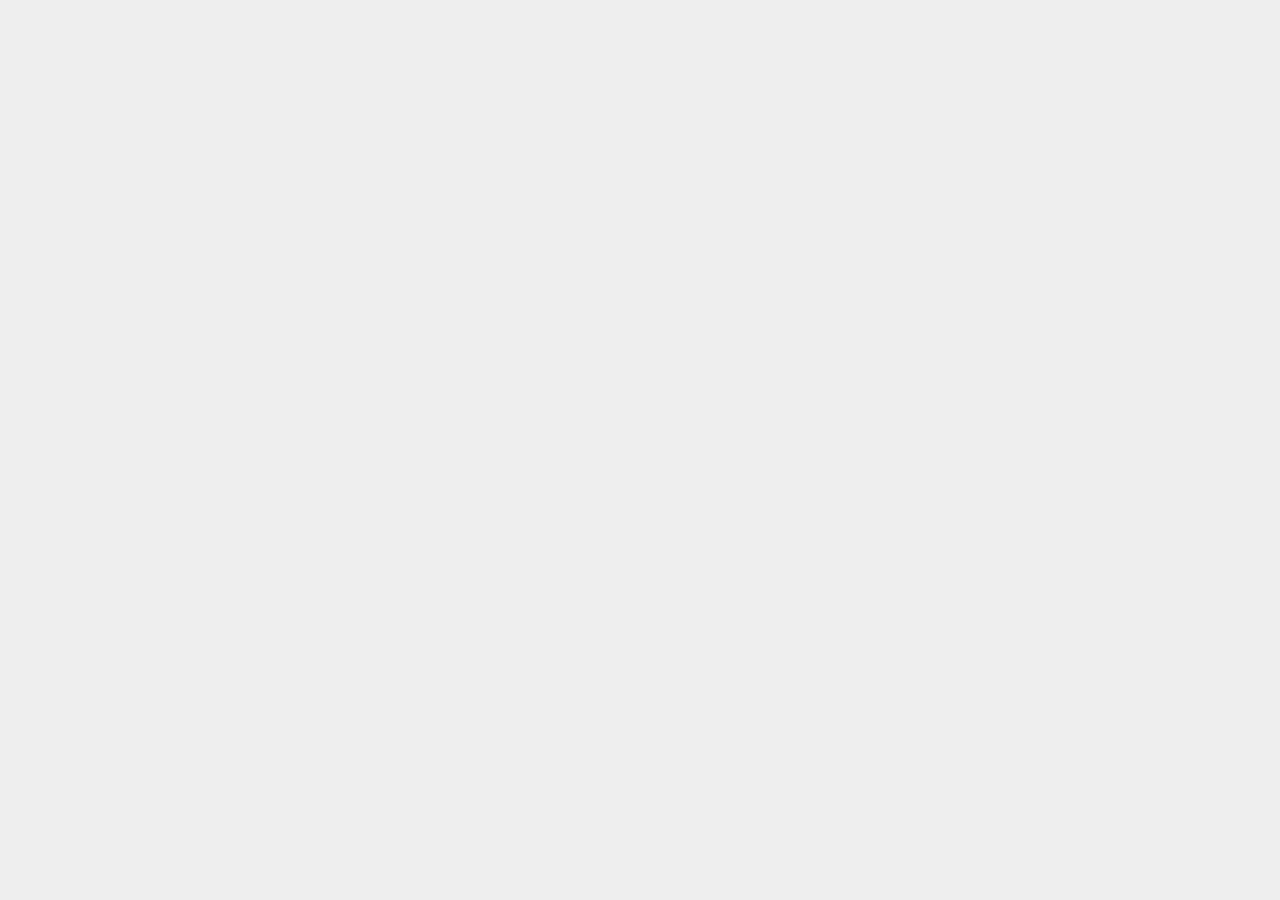
==== index.html @ 3521f0fa "파일세팅" ====
<!DOCTYPE html>
<html lang="en">
<head>
    <meta charset="UTF-8">
    <meta name="viewport" content="width=device-width, initial-scale=1.0">
    <title>최근 본 상품</title>
    <link rel="stylesheet" href="resources/style.css">
    <script src="resources/main.js"></script>
</head>
<body>
    
</body>
</html>
---- resources/style.css ----
body{background:#eee;}
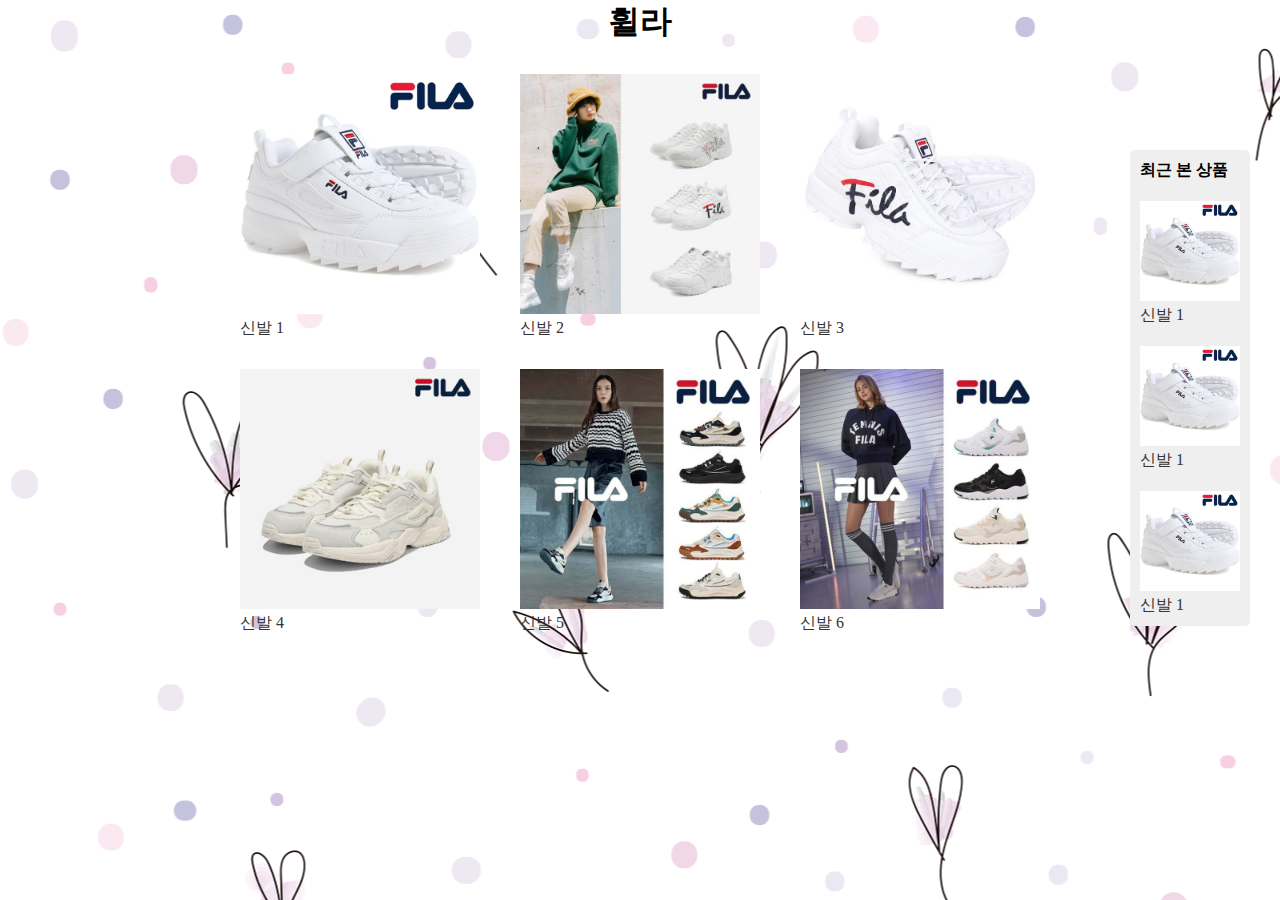
==== commit 5cdea3c4: "페이지 마크업" ====
--- a/index.html
+++ b/index.html
@@ -8,6 +8,50 @@
     <script src="resources/main.js"></script>
 </head>
 <body>
+
+    <h1>휠라</h1>
+
+    <div class="pro">
+        <a href="products/product01.html">
+            <img src="resources/images/1.jpg" alt="">
+            <p>신발 1</p>
+        </a>
+        <a href="products/product01.html">
+            <img src="resources/images/2.jpg" alt="">
+            <p>신발 2</p>
+        </a>
+        <a href="products/product01.html">
+            <img src="resources/images/3.jpg" alt="">
+            <p>신발 3</p>
+        </a>
+        <a href="products/product01.html">
+            <img src="resources/images/4.jpg" alt="">
+            <p>신발 4</p>
+        </a>
+        <a href="products/product01.html">
+            <img src="resources/images/5.jpg" alt="">
+            <p>신발 5</p>
+        </a>
+        <a href="products/product01.html">
+            <img src="resources/images/6.jpg" alt="">
+            <p>신발 6</p>
+        </a>
+    </div>
     
+    <aside>
+        <p><strong>최근 본 상품</strong></p>
+        <a href="#"> 
+            <img src="resources/images/1.jpg" alt="">
+            <p>신발 <span class="tt">1</span></p>
+        </a>
+        <a href="#"> 
+            <img src="resources/images/1.jpg" alt="">
+            <p>신발 <span class="tt">1</span></p>
+        </a>
+        <a href="#"> 
+            <img src="resources/images/1.jpg" alt="">
+            <p>신발 <span class="tt">1</span></p>
+        </a>
+    </aside>
 </body>
 </html>--- a/resources/style.css
+++ b/resources/style.css
@@ -1 +1,15 @@
-body{background:#eee;}+*{margin:0; padding:0;}
+body{background:url(images/bg.png) center top;}
+a{color:#333; text-decoration: none;}
+a:hover{text-decoration: underline; color:orange;}
+
+h1{text-align: center; font-size: 32px;}
+.pro {display: flex; flex-wrap: wrap; justify-content: space-between; width:800px; margin:0 auto;}
+.pro a{width:30%; margin-top:30px;} 
+.pro a img{width:100%; height:fit-content}
+
+aside{background:#efefef; border-radius: 5px; padding:10px; width:100px; position:fixed; top:150px; right:30px;}
+aside a{width:100%; margin-top:20px; display: block;}
+aside a img{width:100%;}
+
+.text{font-size: 50px; color:lightcoral; text-align: center; padding-top:300px;}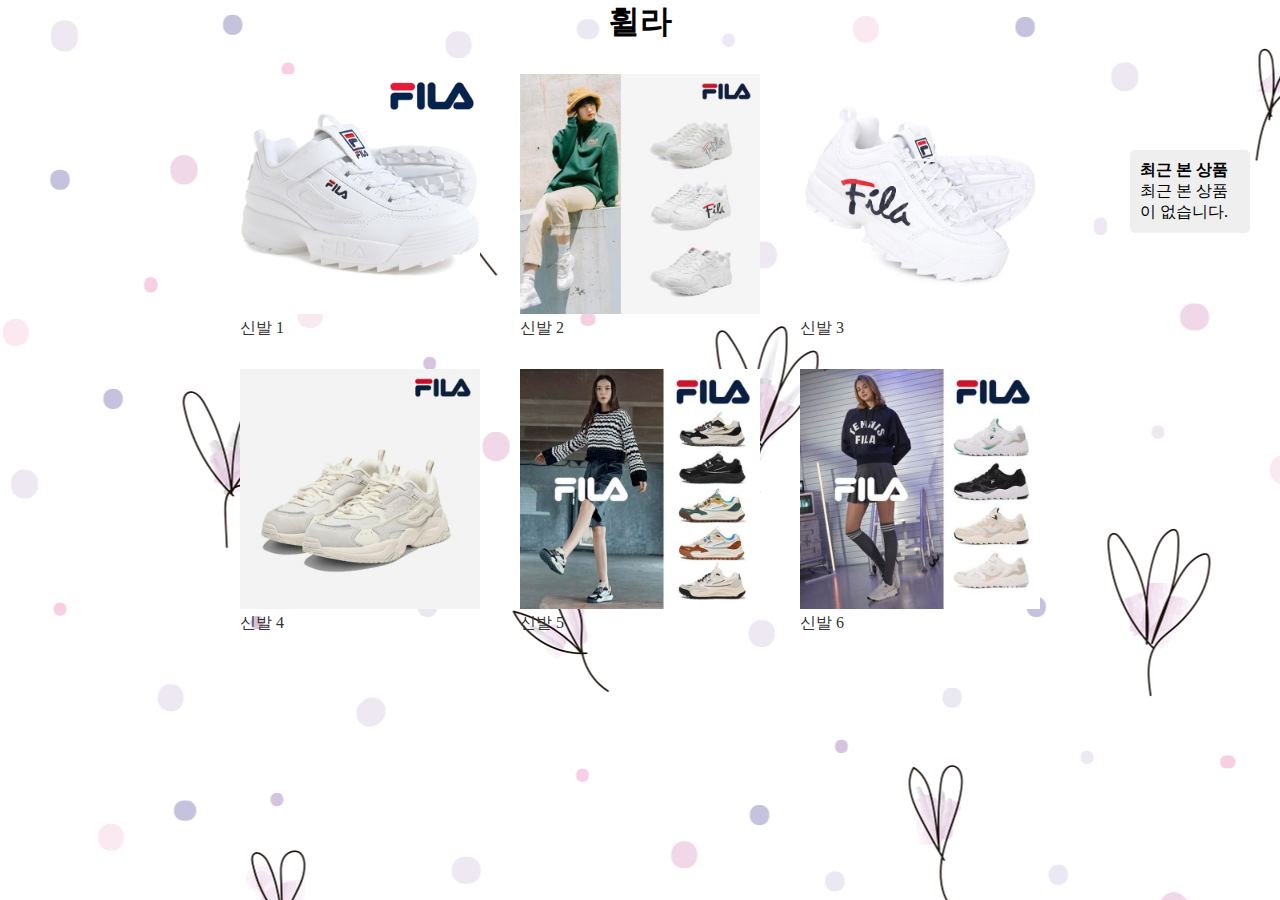
==== commit 78abd051: "로컬스토리지 배열 저장, 최근 본상품 추가" ====
--- a/index.html
+++ b/index.html
@@ -12,46 +12,48 @@
     <h1>휠라</h1>
 
     <div class="pro">
-        <a href="products/product01.html">
+        <a data-num="1" href="products/product01.html"  target="_blank" >
             <img src="resources/images/1.jpg" alt="">
             <p>신발 1</p>
         </a>
-        <a href="products/product01.html">
+        <a data-num="2"  href="products/product02.html" target="_blank" >
             <img src="resources/images/2.jpg" alt="">
             <p>신발 2</p>
         </a>
-        <a href="products/product01.html">
+        <a data-num="3"  href="products/product03.html" target="_blank" >
             <img src="resources/images/3.jpg" alt="">
             <p>신발 3</p>
         </a>
-        <a href="products/product01.html">
+        <a data-num="4"  href="products/product04.html" target="_blank" >
             <img src="resources/images/4.jpg" alt="">
             <p>신발 4</p>
         </a>
-        <a href="products/product01.html">
+        <a data-num="5"  href="products/product05.html" target="_blank" >
             <img src="resources/images/5.jpg" alt="">
             <p>신발 5</p>
         </a>
-        <a href="products/product01.html">
+        <a data-num="6"  href="products/product06.html" target="_blank" >
             <img src="resources/images/6.jpg" alt="">
             <p>신발 6</p>
         </a>
     </div>
-    
+    <script>
+        // 
+        //     function viewPage(e){
+        // let v_num = e.dataset.num;
+        // alert(v_num)
+        // resent_p.
+
+        // localStorage.setItem("p_num", v_num);
+ 
+        // console.log(v_num)
+    // }
+    </script>
     <aside>
         <p><strong>최근 본 상품</strong></p>
-        <a href="#"> 
-            <img src="resources/images/1.jpg" alt="">
-            <p>신발 <span class="tt">1</span></p>
-        </a>
-        <a href="#"> 
-            <img src="resources/images/1.jpg" alt="">
-            <p>신발 <span class="tt">1</span></p>
-        </a>
-        <a href="#"> 
-            <img src="resources/images/1.jpg" alt="">
-            <p>신발 <span class="tt">1</span></p>
-        </a>
+        <div class="resent_products">
+        <p class="tt">최근 본 상품이 없습니다.</p>
+    </div>
     </aside>
 </body>
 </html>